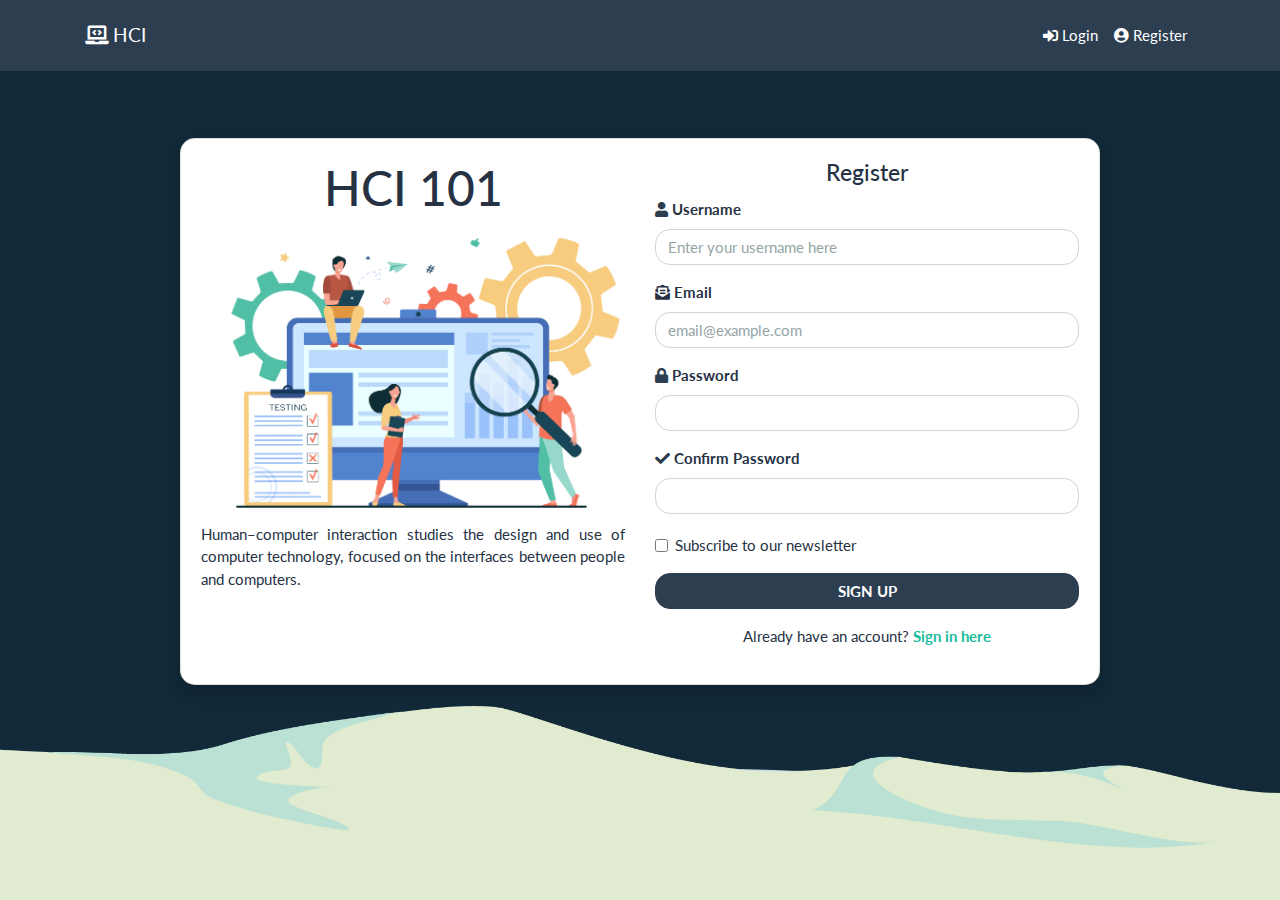
==== register.html @ 4e288beb "first commit" ====
<!doctype html>
<html lang="en">

<head>
    <title>Register</title>
    <!-- Required meta tags -->
    <meta charset="utf-8">
    <meta name="viewport" content="width=device-width, initial-scale=1, shrink-to-fit=no">

    <!-- Bootstrap CSS -->
    <link rel="stylesheet" href="https://cdn.jsdelivr.net/npm/bootstrap@4.6.0/dist/css/bootstrap.min.css"
        integrity="sha384-B0vP5xmATw1+K9KRQjQERJvTumQW0nPEzvF6L/Z6nronJ3oUOFUFpCjEUQouq2+l" crossorigin="anonymous">
    <link rel="stylesheet" href="https://cdnjs.cloudflare.com/ajax/libs/font-awesome/5.15.2/css/all.min.css">
    <link rel="stylesheet" href="flatly.css">
    <script src="https://code.jquery.com/jquery-3.5.1.slim.min.js"
        integrity="sha384-DfXdz2htPH0lsSSs5nCTpuj/zy4C+OGpamoFVy38MVBnE+IbbVYUew+OrCXaRkfj"
        crossorigin="anonymous"></script>
    <script src="https://cdn.jsdelivr.net/npm/popper.js@1.16.1/dist/umd/popper.min.js"
        integrity="sha384-9/reFTGAW83EW2RDu2S0VKaIzap3H66lZH81PoYlFhbGU+6BZp6G7niu735Sk7lN"
        crossorigin="anonymous"></script>
    <script src="https://cdn.jsdelivr.net/npm/bootstrap@4.6.0/dist/js/bootstrap.min.js"
        integrity="sha384-+YQ4JLhjyBLPDQt//I+STsc9iw4uQqACwlvpslubQzn4u2UU2UFM80nGisd026JF"
        crossorigin="anonymous"></script>
    <style>
        .background {
            background-image: url('background.png');
            background-position: center center;
            background-repeat: no-repeat;
            background-attachment: fixed;
            background-size: cover;
            height: 100%;
        }

        .card {
            border-radius: 15px;
            background-color: #fff;
            color: rgb(38, 50, 68);
        }

        #register {
            margin: auto;
            display: block;
            margin-left: auto;
            margin-right: auto;
            max-width: 100%;
        }

        @media (max-width: 767px) {
            #content-to-hide {
                display: none;
            }
        }
    </style>
</head>

<body class="background">
    <!-- Start of Navigation bar-->
    <section>
        <div class="navbar fixed-top navbar-expand-lg navbar-dark bg-primary">
            <div class="container">
                <a class="navbar-brand" href="index.html"><i class="fas fa-laptop-code"></i> HCI</a>
                <button type="button" class="navbar-toggler navbar-toggler-right" data-toggle="collapse"
                    data-target="#navigation" aria-controls="navigation" aria-expanded="false">
                    <span class="navbar-toggler-icon"></span></button>
                <div class="collapse navbar-collapse" id="navigation">
                    <ul class="navbar-nav ml-auto">
                        <li class="nav-item">
                            <a class="nav-link" href="login.html"> <i class="fas fa-sign-in-alt"></i> Login </a>
                        </li>
                        <li class="nav-item">
                            <a class="nav-link" href="register.html"> <i class="fas fa-user-circle"></i> Register </a>
                        </li>
                    </ul>
                </div>
            </div>
        </div>
    </section>
    <!-- End of Navigation bar-->
    <!-- Register Form -->
    <section style="margin-top: 10vh;">
        <div class="container">
            <div class="row">
                <div class="col-md-10 col-sm-12 mx-auto mt-5 mb-5">
                    <div class="card text-left shadow">
                        <div class="card-body">
                            <form action="#" class="form-controls">
                                <div class="row">
                                    <div id="content-to-hide" class="col-md-6">
                                        <div class="row">
                                            <div class="col-md-12">
                                                <h1 class="text-center">HCI 101</h1>
                                            </div>
                                            <div class="col-md-12">
                                                <img class="card-img" id="register" src="register_img.jpg">
                                            </div>
                                            <div class="col-md-12">
                                                <p class="text-justify">Human–computer interaction studies the design
                                                    and use of computer
                                                    technology, focused on the interfaces between people and computers.
                                                </p>
                                            </div>
                                        </div>
                                    </div>

                                    <div class="col-md-6">
                                        <div class="row">
                                            <div class="col-md-12">
                                                <h4 class="card-title text-center">Register</h4>
                                            </div>
                                            <div class="col-md-12">
                                                <div class="form-group">
                                                    <label for="username" class="font-weight-bold"><i
                                                            class="fas fa-user text-primary"></i> Username</label>
                                                    <input type="text" class="form-control" style="border-radius: 15px;"
                                                        name="username" id="username" aria-describedby="emailHelpId"
                                                        placeholder="Enter your username here" required>
                                                </div>
                                            </div>
                                            <div class="col-md-12">
                                                <div class="form-group">
                                                    <label for="email" class="font-weight-bold"><i
                                                            class="fas fa-envelope-open-text"></i> Email</label>
                                                    <input type="email" class="form-control"
                                                        style="border-radius: 15px;" name="email" id="email"
                                                        aria-describedby="emailHelpId" placeholder="email@example.com"
                                                        required>
                                                </div>
                                            </div>
                                            <div class="col-md-12">
                                                <div class="form-group">
                                                    <label for="password" class="font-weight-bold"> <i
                                                            class="fas fa-lock text-primary"></i>
                                                        Password</label>
                                                    <input type="password" class="form-control"
                                                        style="border-radius: 15px;" name="password" id="password"
                                                        placeholder="" required>
                                                </div>
                                            </div>
                                            <div class="col-md-12">
                                                <div class="form-group">
                                                    <label for="password" class="font-weight-bold"> <i
                                                            class="fas fa-check text-primary"></i>
                                                        Confirm Password</label>
                                                    <input type="password" class="form-control"
                                                        style="border-radius: 15px;" name="confirm" id="confirm"
                                                        placeholder="" required>
                                                </div>
                                            </div>
                                            <div class="col-md-12 mt-1 mb-2">
                                                <div class="form-check">
                                                    <label class="form-check-label">
                                                        <input type="checkbox" class="form-check-input" name="subscribe"
                                                            id="subscribe" value="checkedValue">
                                                        Subscribe to our newsletter
                                                    </label>
                                                </div>
                                            </div>
                                            <div class="col-md-12 mt-2">
                                                <button type="button" name="btnsubmit" id="btnsubmit"
                                                    class="btn btn-primary font-weight-bolder btn-block"
                                                    style="border-radius: 15px;">SIGN UP</button>
                                            </div>
                                            <div class="col-md-12 mt-3">
                                                <p class="text-center"> Already have an account? <a href="index.html"
                                                        class="font-weight-bolder">Sign in here</a></p>
                                            </div>
                                        </div>
                                    </div>
                                </div>

                            </form>
                        </div>
                    </div>
                </div>
            </div>
        </div>
    </section>
    <!--End of Register Form -->
    <script>
        $(document).ready(function () {
            $("#btnsubmit").click(function () {
                //variables
                var username = $("#username").val()
                var email = $("#email").val()
                var password = $("#password").val()
                var confirm = $("#confirm").val();
                //rejects null or incomplete form
                if (username == "" || email == "" || password == "" || confirm == "") {
                    alert("It seems that you have not completed the form.");
                } else {
                //ternary operator to shorten the if-else statement for checking if password and confirm password matched
                    var confirmation_msg = (password == confirm) ? "Hello, " + username + "! Your email is " + email + 
                    " and your password is " + password + ". Welcome to the page!" : 
                    "Your password does not match.";
                    alert(confirmation_msg);
                }
            });
        });
    </script>
</body>
</html>
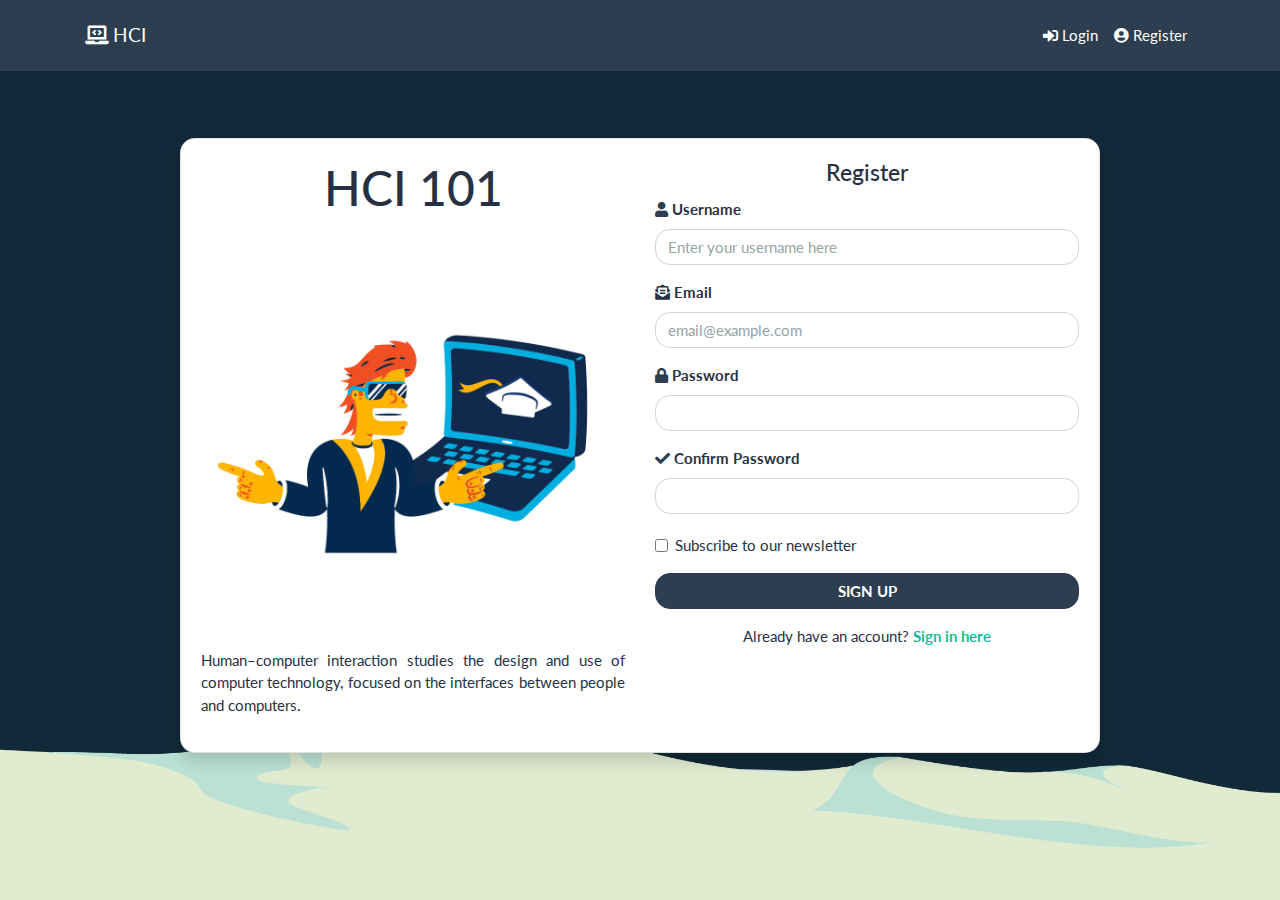
==== commit 40d2f21b: "changed bg image on register" ====
--- a/register.html
+++ b/register.html
@@ -91,7 +91,7 @@
                                                 <h1 class="text-center">HCI 101</h1>
                                             </div>
                                             <div class="col-md-12">
-                                                <img class="card-img" id="register" src="register_img.jpg">
+                                                <img class="card-img" id="register" src="computer.png">
                                             </div>
                                             <div class="col-md-12">
                                                 <p class="text-justify">Human–computer interaction studies the design
@@ -167,7 +167,6 @@
                                         </div>
                                     </div>
                                 </div>
-
                             </form>
                         </div>
                     </div>
@@ -188,14 +187,15 @@
                 if (username == "" || email == "" || password == "" || confirm == "") {
                     alert("It seems that you have not completed the form.");
                 } else {
-                //ternary operator to shorten the if-else statement for checking if password and confirm password matched
-                    var confirmation_msg = (password == confirm) ? "Hello, " + username + "! Your email is " + email + 
-                    " and your password is " + password + ". Welcome to the page!" : 
-                    "Your password does not match.";
+                    //ternary operator to shorten the if-else statement for checking if password and confirm password matched
+                    var confirmation_msg = (password == confirm) ? "Hello, " + username + "! Your email is " + email +
+                        " and your password is " + password + ". Welcome to HCI 101!" :
+                        "Your password does not match.";
                     alert(confirmation_msg);
                 }
             });
         });
     </script>
 </body>
+
 </html>